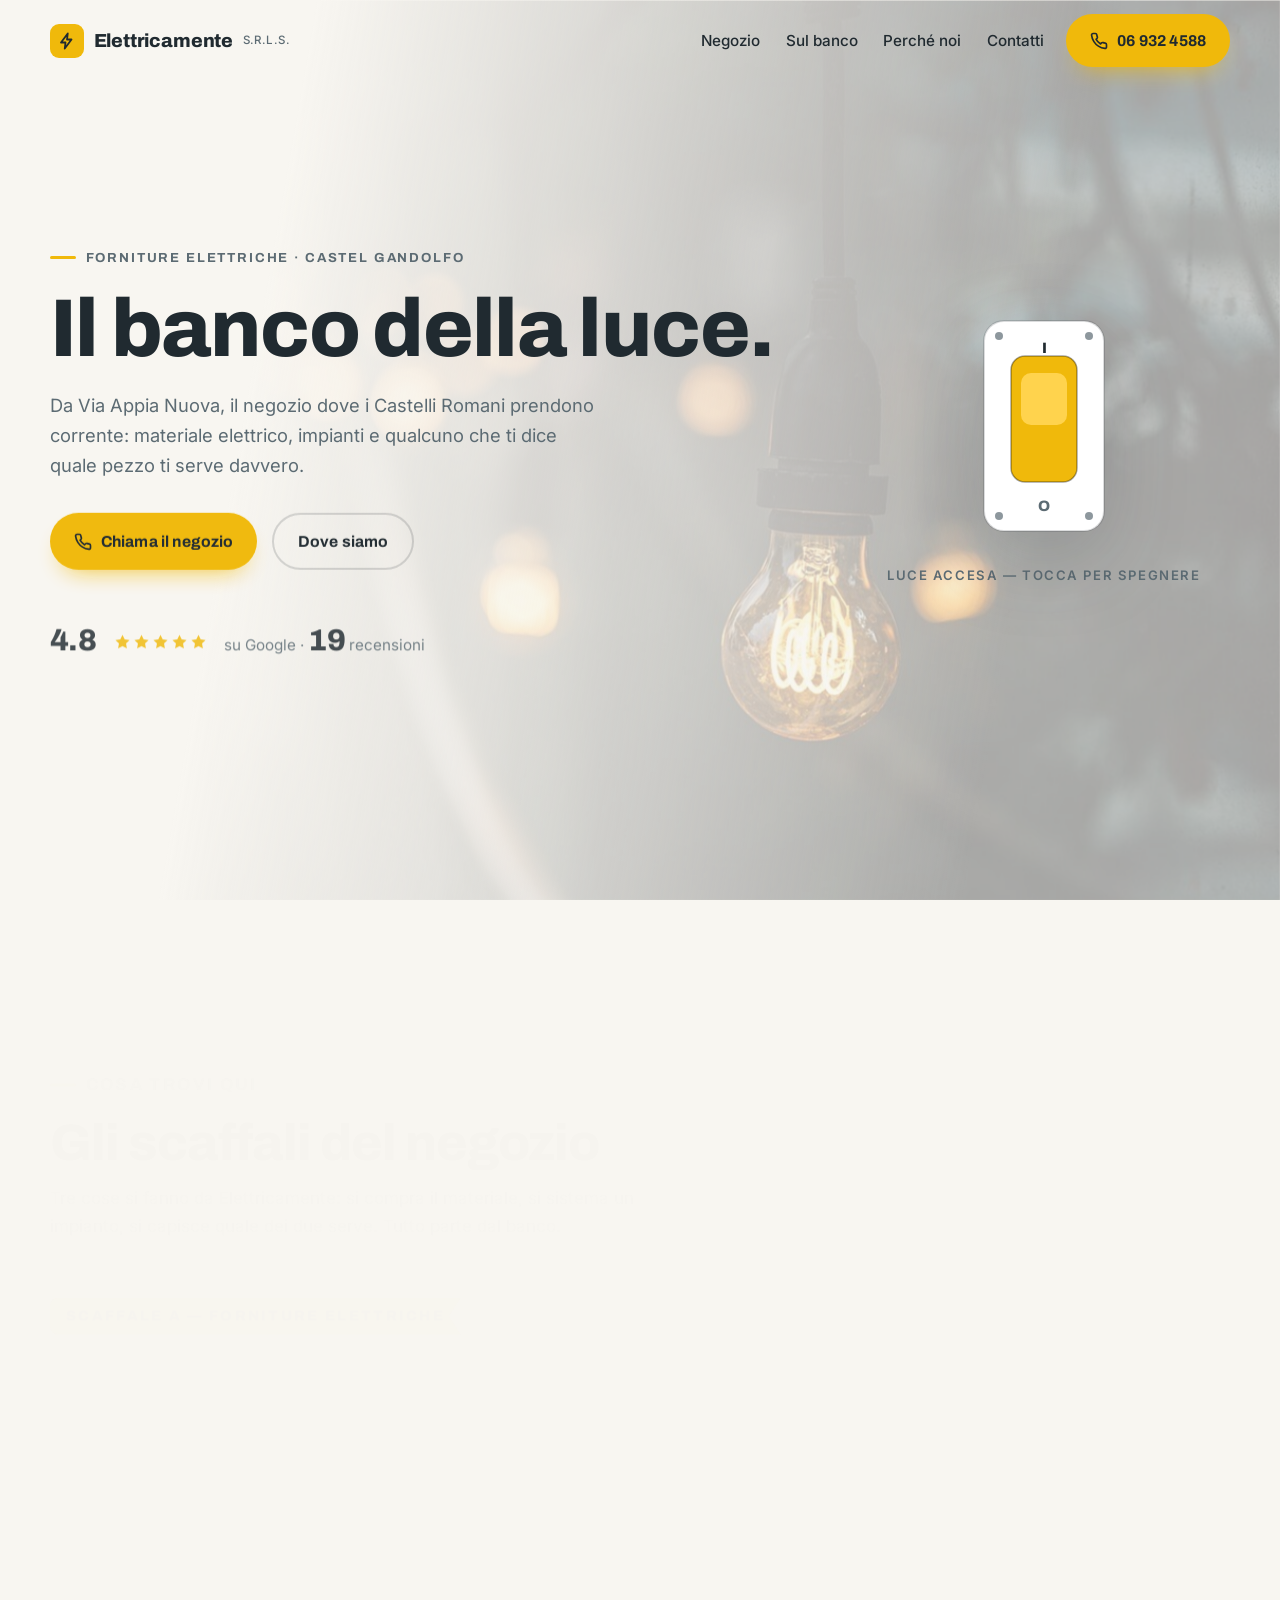
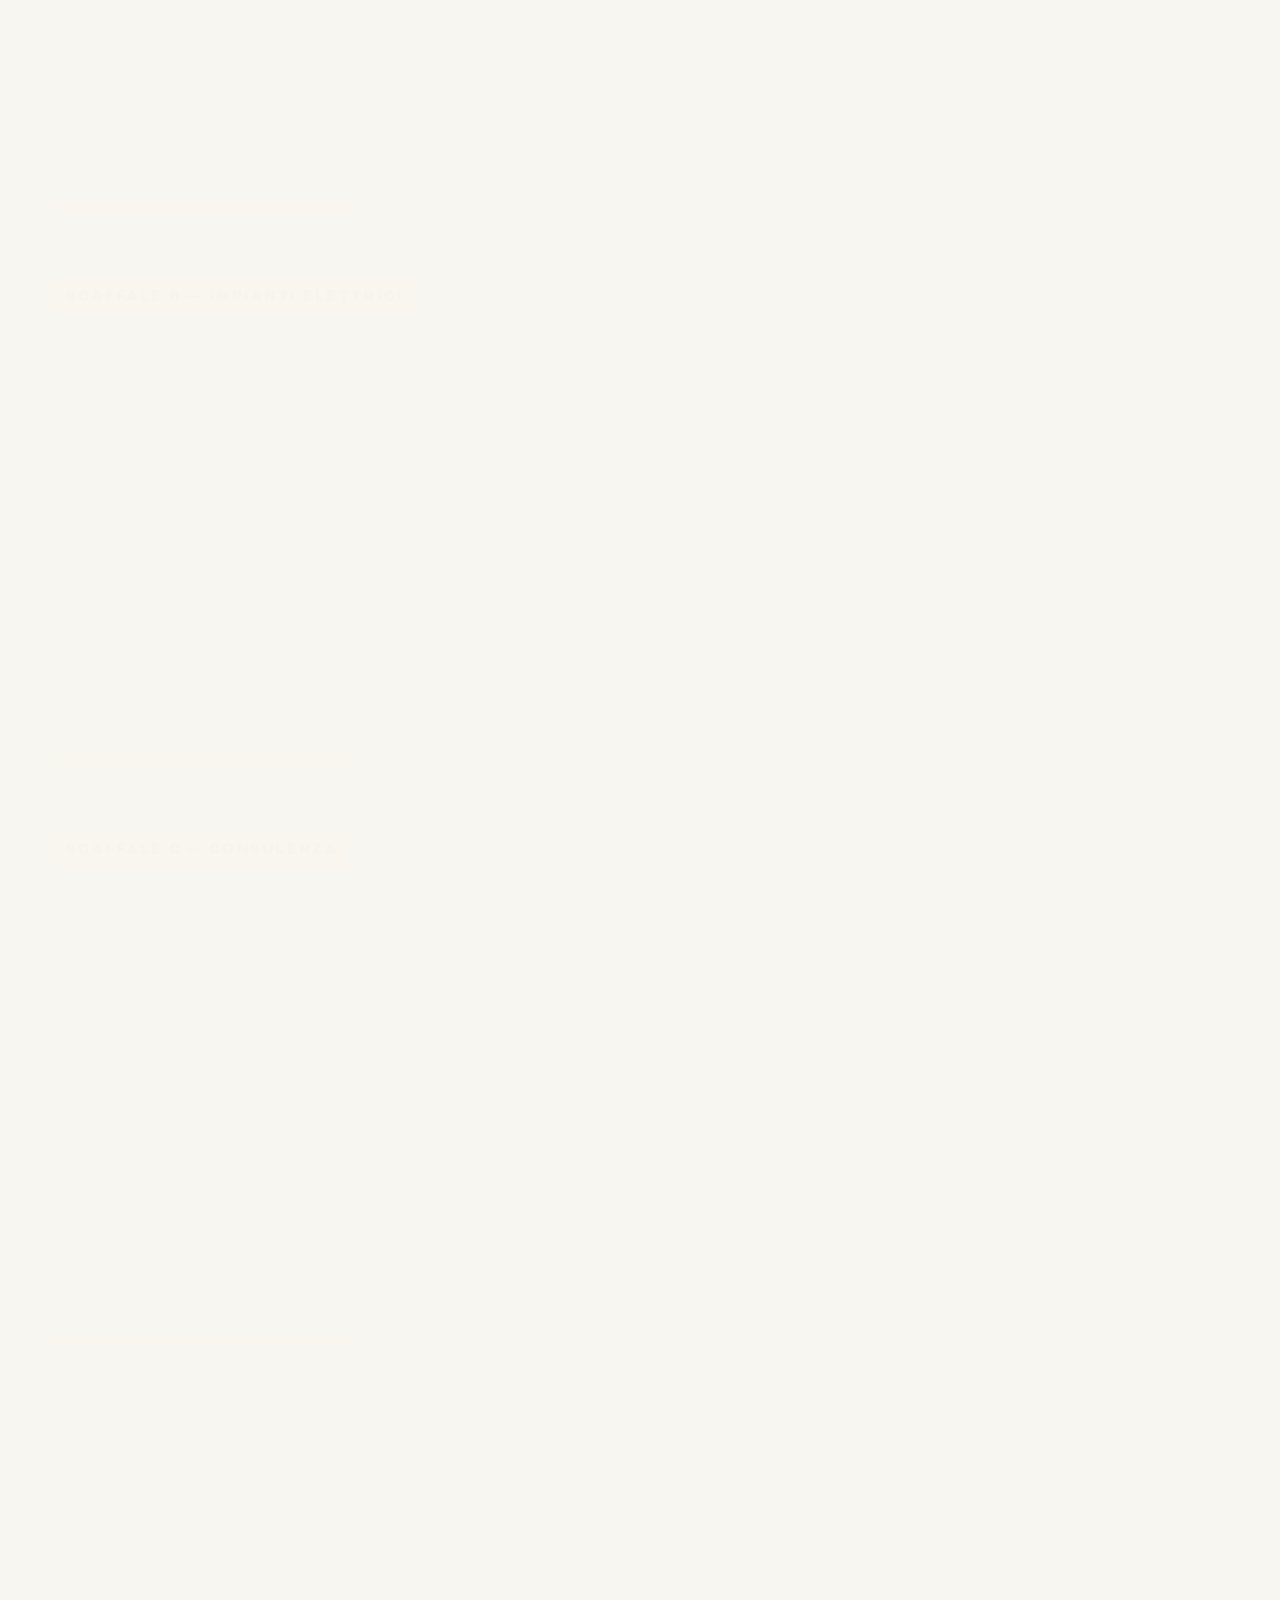
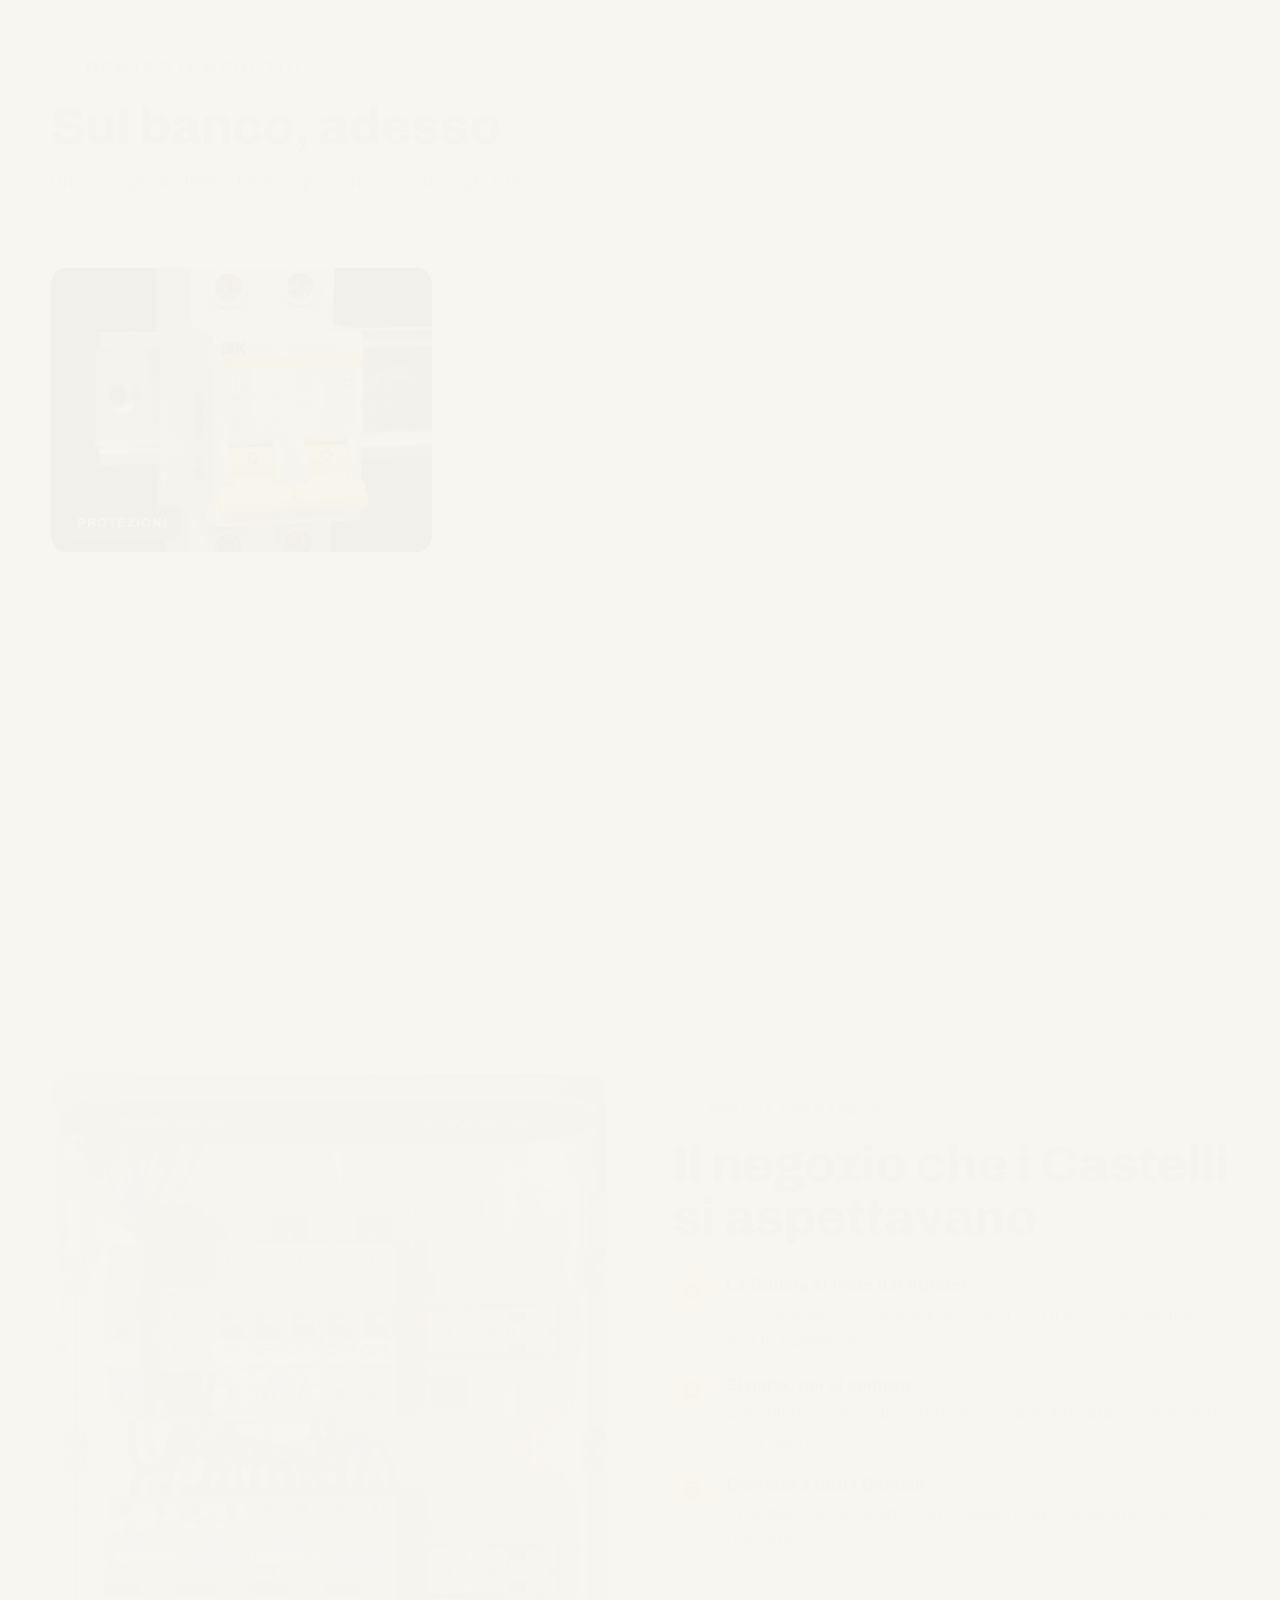
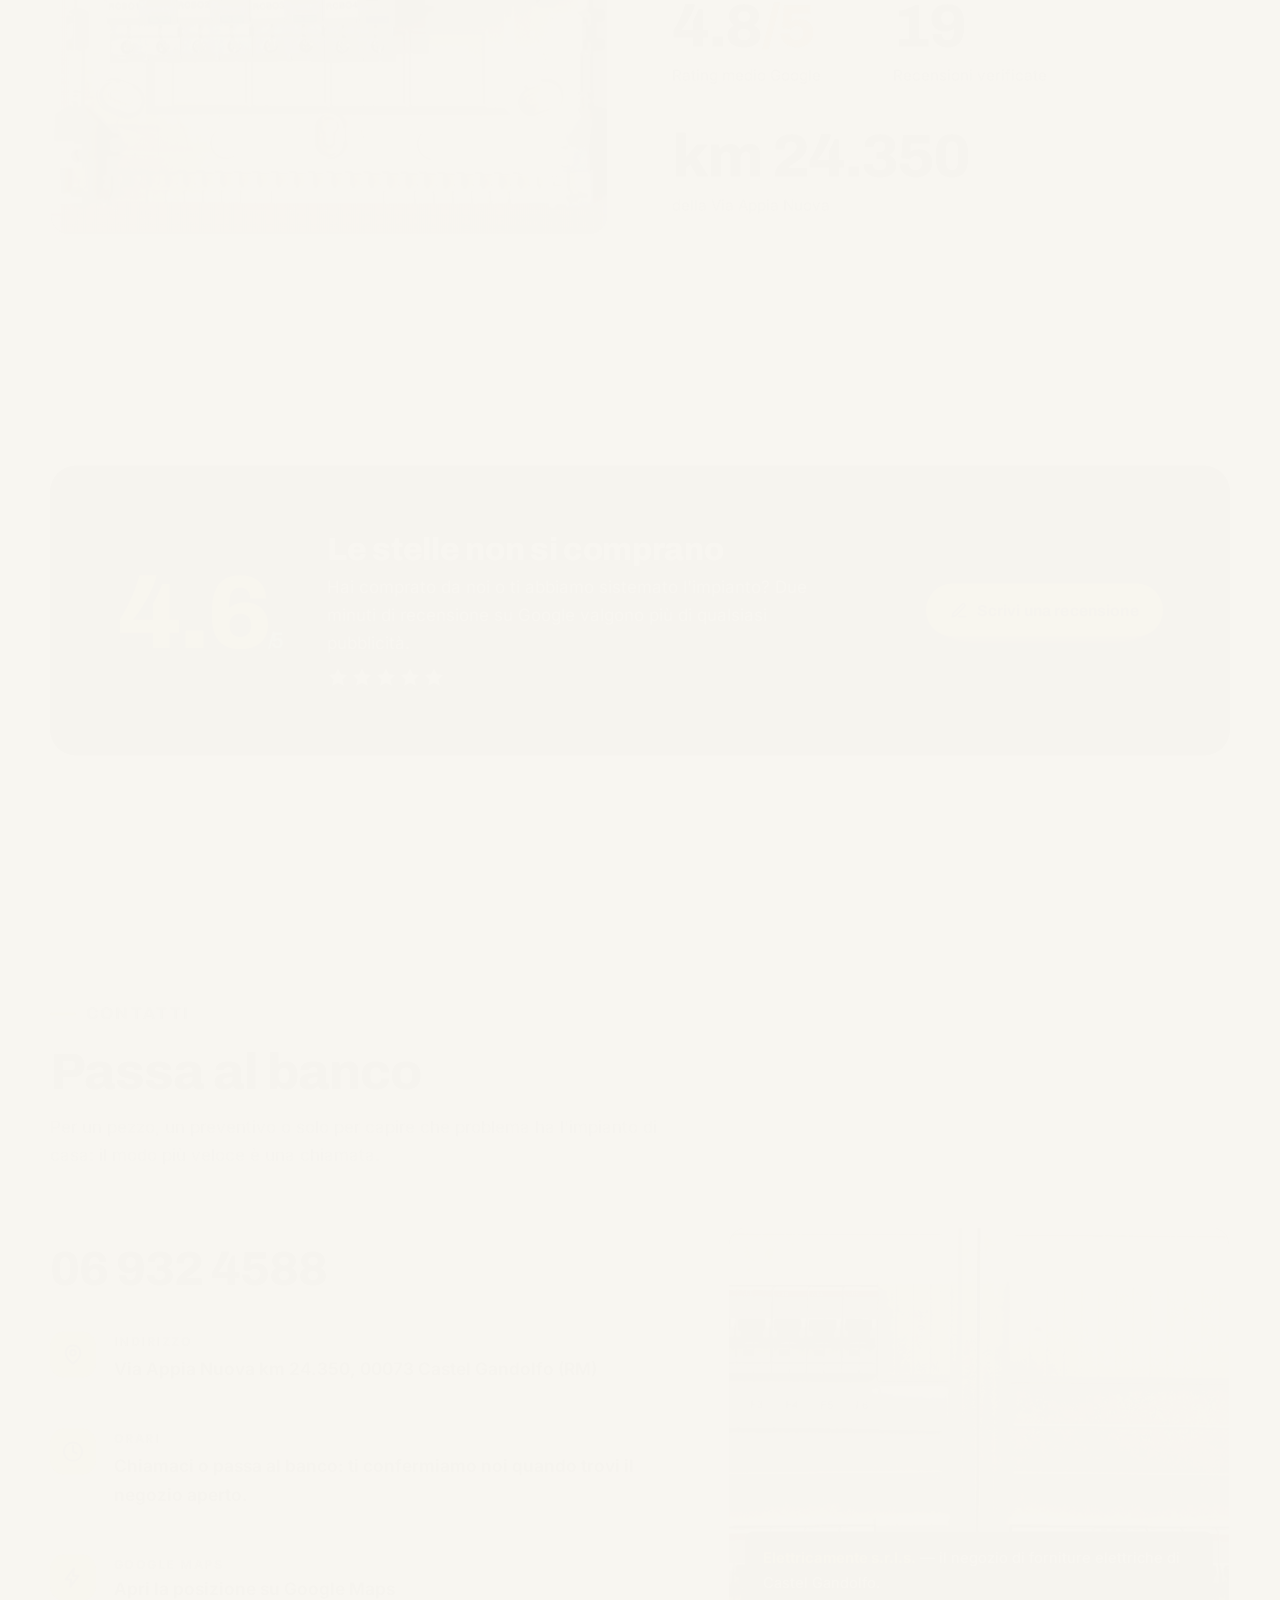
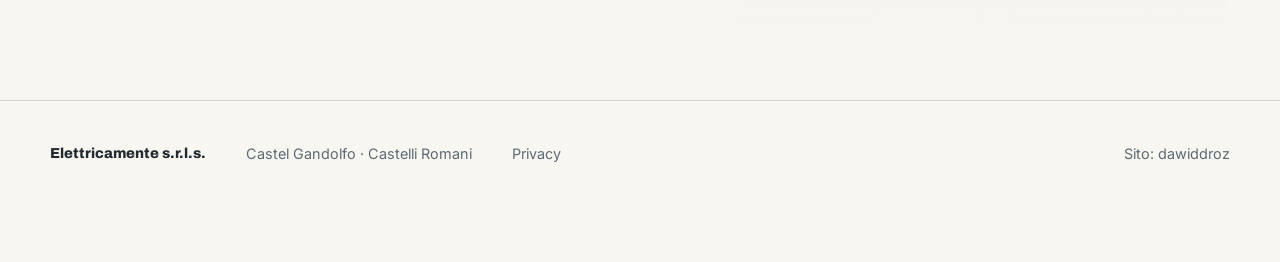
==== index.html @ 6c083dd6 "Sito demo Elettricamente — one-page premium (GSAP+Lenis, interruttore luce)" ====
<!DOCTYPE html>
<html lang="it" data-luce="off">
<head>
  <meta charset="UTF-8">
  <meta name="viewport" content="width=device-width, initial-scale=1.0">
  <title>Elettricamente s.r.l.s. — Forniture elettriche a Castel Gandolfo</title>
  <meta name="description" content="Negozio di forniture elettriche a Castel Gandolfo, Via Appia Nuova: materiale elettrico, impianti e consulenza al banco. 4.8 stelle su Google. Chiama il 06 932 4588.">
  <link rel="canonical" href="https://dawiddroz.github.io/elettricamente-castel-gandolfo/">
  <meta name="theme-color" content="#202A30">

  <meta property="og:type" content="business.business">
  <meta property="og:title" content="Elettricamente s.r.l.s. — Il banco della luce">
  <meta property="og:description" content="Forniture elettriche, impianti e consulenza a Castel Gandolfo. 4.8 stelle su 19 recensioni Google.">
  <meta property="og:url" content="https://dawiddroz.github.io/elettricamente-castel-gandolfo/">
  <meta property="og:image" content="https://dawiddroz.github.io/elettricamente-castel-gandolfo/img/negozio-fusibili.jpg">
  <meta property="og:locale" content="it_IT">
  <meta name="twitter:card" content="summary_large_image">

  <link rel="preload" href="fonts/archivo-latin-var.woff2" as="font" type="font/woff2" crossorigin>
  <link rel="preload" href="fonts/inter-latin-var.woff2" as="font" type="font/woff2" crossorigin>
  <link rel="stylesheet" href="fonts/fonts.css">
  <link rel="stylesheet" href="css/variables.css">
  <link rel="stylesheet" href="css/base.css">
  <link rel="stylesheet" href="css/components.css">

  <script type="application/ld+json">
  {
    "@context": "https://schema.org",
    "@type": "LocalBusiness",
    "name": "Elettricamente s.r.l.s.",
    "description": "Negozio di forniture elettriche a Castel Gandolfo: materiale elettrico, impianti elettrici e consulenza sul materiale.",
    "telephone": "+39 06 932 4588",
    "url": "https://dawiddroz.github.io/elettricamente-castel-gandolfo/",
    "image": "https://dawiddroz.github.io/elettricamente-castel-gandolfo/img/negozio-fusibili.jpg",
    "address": {
      "@type": "PostalAddress",
      "streetAddress": "Via Appia Nuova km 24.350",
      "addressLocality": "Castel Gandolfo",
      "postalCode": "00073",
      "addressRegion": "RM",
      "addressCountry": "IT"
    },
    "geo": { "@type": "GeoCoordinates", "latitude": 41.7428432, "longitude": 12.6429365 },
    "aggregateRating": { "@type": "AggregateRating", "ratingValue": "4.8", "reviewCount": "19" }
  }
  </script>

  <noscript>
    <style>
      [data-rv] { opacity: 1 !important; }
      #dim { display: none; }
      html[data-luce="off"] {
        --bg: #F8F6F1; --bg-alt: #EFECE2; --panel: #FFFFFF;
        --ink: #202A30; --muted: #5C6B73; --line: rgba(32,42,48,0.16);
        --shadow: rgba(32,42,48,0.18);
      }
      .hero-bg img { opacity: 0.34; }
    </style>
  </noscript>
</head>
<body id="top">

  <div id="dim" aria-hidden="true"></div>

  <!-- ================= NAVBAR ================= -->
  <header class="nav">
    <div class="container">
      <a class="brand" href="#top" aria-label="Elettricamente — torna su">
        <span class="bolt" aria-hidden="true">
          <svg width="18" height="18" viewBox="0 0 24 24" fill="none" stroke="currentColor" stroke-width="2.4" stroke-linecap="round" stroke-linejoin="round"><path d="M13 2 4 14h6l-1 8 9-12h-6l1-8z"/></svg>
        </span>
        Elettricamente <small>S.R.L.S.</small>
      </a>
      <nav class="nav-links" aria-label="Navigazione principale">
        <a href="#negozio">Negozio</a>
        <a href="#banco">Sul banco</a>
        <a href="#perche">Perché noi</a>
        <a href="#contatti">Contatti</a>
      </nav>
      <a class="btn btn-accent nav-cta" href="tel:+39069324588">
        <svg viewBox="0 0 24 24" fill="none" stroke="currentColor" stroke-width="2.2" stroke-linecap="round" stroke-linejoin="round" aria-hidden="true"><path d="M22 16.9v3a2 2 0 0 1-2.2 2 19.8 19.8 0 0 1-8.6-3.1 19.5 19.5 0 0 1-6-6A19.8 19.8 0 0 1 2.1 4.2 2 2 0 0 1 4.1 2h3a2 2 0 0 1 2 1.7c.13.96.36 1.9.7 2.8a2 2 0 0 1-.45 2.1L8.1 9.9a16 16 0 0 0 6 6l1.3-1.3a2 2 0 0 1 2.1-.45c.9.34 1.84.57 2.8.7A2 2 0 0 1 22 16.9z"/></svg>
        06 932 4588
      </a>
    </div>
  </header>

  <!-- ================= HERO ================= -->
  <section class="hero" aria-label="Presentazione">
    <div class="hero-bg" aria-hidden="true">
      <img src="img/hero-bulb.jpg" alt="" id="heroBulb" width="1280" height="852">
    </div>
    <div class="container hero-grid">
      <div>
        <p class="kicker" data-rv>Forniture elettriche · Castel Gandolfo</p>
        <h1 data-rv>Il banco della&nbsp;luce.</h1>
        <p class="hero-sub" data-rv>
          Da Via Appia Nuova, il negozio dove i Castelli Romani prendono corrente:
          materiale elettrico, impianti e qualcuno che ti dice quale pezzo ti serve davvero.
        </p>
        <div class="hero-cta" data-rv>
          <a class="btn btn-accent" href="tel:+39069324588">
            <svg viewBox="0 0 24 24" fill="none" stroke="currentColor" stroke-width="2.2" stroke-linecap="round" stroke-linejoin="round" aria-hidden="true"><path d="M22 16.9v3a2 2 0 0 1-2.2 2 19.8 19.8 0 0 1-8.6-3.1 19.5 19.5 0 0 1-6-6A19.8 19.8 0 0 1 2.1 4.2 2 2 0 0 1 4.1 2h3a2 2 0 0 1 2 1.7c.13.96.36 1.9.7 2.8a2 2 0 0 1-.45 2.1L8.1 9.9a16 16 0 0 0 6 6l1.3-1.3a2 2 0 0 1 2.1-.45c.9.34 1.84.57 2.8.7A2 2 0 0 1 22 16.9z"/></svg>
            Chiama il negozio
          </a>
          <a class="btn btn-ghost" href="#contatti">Dove siamo</a>
        </div>
        <p class="hero-rating" data-rv>
          <span class="num" id="ratingNum">0.0</span>
          <span class="stars" aria-label="4.8 stelle su 5">
            <svg viewBox="0 0 24 24" aria-hidden="true"><path d="M12 2l3.09 6.26L22 9.27l-5 4.87 1.18 6.88L12 17.77l-6.18 3.25L7 14.14 2 9.27l6.91-1.01L12 2z"/></svg>
            <svg viewBox="0 0 24 24" aria-hidden="true"><path d="M12 2l3.09 6.26L22 9.27l-5 4.87 1.18 6.88L12 17.77l-6.18 3.25L7 14.14 2 9.27l6.91-1.01L12 2z"/></svg>
            <svg viewBox="0 0 24 24" aria-hidden="true"><path d="M12 2l3.09 6.26L22 9.27l-5 4.87 1.18 6.88L12 17.77l-6.18 3.25L7 14.14 2 9.27l6.91-1.01L12 2z"/></svg>
            <svg viewBox="0 0 24 24" aria-hidden="true"><path d="M12 2l3.09 6.26L22 9.27l-5 4.87 1.18 6.88L12 17.77l-6.18 3.25L7 14.14 2 9.27l6.91-1.01L12 2z"/></svg>
            <svg viewBox="0 0 24 24" aria-hidden="true"><path d="M12 2l3.09 6.26L22 9.27l-5 4.87 1.18 6.88L12 17.77l-6.18 3.25L7 14.14 2 9.27l6.91-1.01L12 2z"/></svg>
          </span>
          <span>su Google · <span class="num" id="revNum">0</span> recensioni</span>
        </p>
      </div>

      <div class="switch-zone" data-rv>
        <button class="big-switch" id="bigSwitch" role="switch" aria-checked="false"
                aria-label="Interruttore: accendi o spegni la luce del sito">
          <svg width="150" height="230" viewBox="0 0 150 230" aria-hidden="true">
            <circle class="halo" cx="75" cy="115" r="54" fill="#F0B90B" opacity="0.35"/>
            <rect class="plate" x="15" y="10" width="120" height="210" rx="20" stroke-width="2"/>
            <circle class="screw" cx="30" cy="25" r="4"/>
            <circle class="screw" cx="120" cy="25" r="4"/>
            <circle class="screw" cx="30" cy="205" r="4"/>
            <circle class="screw" cx="120" cy="205" r="4"/>
            <text class="label-i" x="75" y="42" text-anchor="middle">I</text>
            <rect class="rocker" x="42" y="52" width="66" height="126" rx="14" stroke-width="1.5"/>
            <rect class="rocker-top" x="52" y="62" width="46" height="52" rx="10"/>
            <text class="label-o" x="75" y="200" text-anchor="middle">O</text>
          </svg>
        </button>
        <p class="switch-hint" id="switchHint">Tocca l'interruttore</p>
      </div>
    </div>
  </section>

  <!-- ================= NEGOZIO / SCAFFALI ================= -->
  <section id="negozio">
    <div class="container">
      <div class="section-head" data-rv>
        <p class="kicker">Cosa trovi qui</p>
        <h2>Gli scaffali del negozio</h2>
        <p>Tre cose si fanno da Elettricamente: si compra il materiale, si sistema un impianto,
           si capisce quale dei due serve. Tutto parte dal banco.</p>
      </div>

      <div class="shelf" data-rv>
        <p class="shelf-label">Scaffale A — Forniture elettriche</p>
        <div class="shelf-items" data-rv-group>
          <article class="shelf-card">
            <div class="ph"><img src="img/negozio-fusibili.jpg" alt="Espositori di quadri e interruttori nel negozio" loading="lazy" width="1600" height="832"></div>
            <div class="tx">
              <h3>Materiale elettrico</h3>
              <p>Interruttori, magnetotermici, prese, cavi e illuminazione: quello che serve
                 per chiudere il lavoro in giornata, senza girare mezza provincia.</p>
            </div>
          </article>
          <article class="shelf-card">
            <div class="ph"><img src="img/magnetotermico.jpg" alt="Magnetotermico su guida DIN" loading="lazy" width="1280" height="1370"></div>
            <div class="tx">
              <h3>Quadri e protezioni</h3>
              <p>Dal singolo magnetotermico al quadro completo: si sceglie in base all'impianto,
                 non al cartellino.</p>
            </div>
          </article>
          <article class="shelf-card">
            <div class="ph"><img src="img/bobina-cavo.jpg" alt="Bobina di cavo elettrico" loading="lazy" width="1280" height="1527"></div>
            <div class="tx">
              <h3>Cavi e bobine</h3>
              <p>Sezioni e colori giusti per ogni passaggio, tagliati sulla misura del tuo lavoro.</p>
            </div>
          </article>
        </div>
      </div>

      <div class="shelf" data-rv>
        <p class="shelf-label">Scaffale B — Impianti elettrici</p>
        <div class="shelf-items" data-rv-group>
          <article class="shelf-card">
            <div class="ph"><img src="img/quadro-hager.jpg" alt="Quadro elettrico con interruttori ordinati su guida" loading="lazy" width="1600" height="2185"></div>
            <div class="tx">
              <h3>Impianti per casa e attività</h3>
              <p>Impianti elettrici nuovi e ristrutturazioni: dal quadro al punto luce,
                 un lavoro che porta il nome del negozio dietro.</p>
            </div>
          </article>
          <article class="shelf-card">
            <div class="ph"><img src="img/cavi-in-opera.jpg" alt="Passaggio cavi in opera su travatura in legno" loading="lazy" width="1280" height="1707"></div>
            <div class="tx">
              <h3>Ampliamenti e variazioni</h3>
              <p>Punti luce in più, prese dove servono, linee nuove: si guarda l'impianto
                 esistente e si lavora puliti.</p>
            </div>
          </article>
          <article class="shelf-card">
            <div class="ph"><img src="img/kit-quadro.jpg" alt="Materiale predisposto per un quadro elettrico" loading="lazy" width="1280" height="926"></div>
            <div class="tx">
              <h3>Materiale su misura</h3>
              <p>Il quadro si prepara prima di arrivare in cantiere: si arriva, si collega, si accende.</p>
            </div>
          </article>
        </div>
      </div>

      <div class="shelf" data-rv>
        <p class="shelf-label">Scaffale C — Consulenza</p>
        <div class="shelf-items" data-rv-group>
          <article class="shelf-card">
            <div class="ph"><img src="img/multimetro.jpg" alt="Multimetro professionale in custodia" loading="lazy" width="1280" height="1707"></div>
            <div class="tx">
              <h3>Si guarda il pezzo vero</h3>
              <p>Porta il pezzo vecchio al banco: si misura, si confronta, si capisce cosa ti serve.</p>
            </div>
          </article>
          <article class="shelf-card">
            <div class="ph"><img src="img/presa-schuko.jpg" alt="Presa Schuko" loading="lazy" width="1280" height="1280"></div>
            <div class="tx">
              <h3>Quello giusto, non il più caro</h3>
              <p>La consulenza sul materiale è parte del negozio: si consiglia quello che dura,
                 non quello che frutta di più.</p>
            </div>
          </article>
          <article class="shelf-card">
            <div class="ph"><img src="img/cassetta-punte.jpg" alt="Cassetta di punte e utensili" loading="lazy" width="1280" height="895"></div>
            <div class="tx">
              <h3>Anche per il fai-da-te</h3>
              <p>Utensili, punte e piccoli pezzi: se il lavoro lo fai tu, ti spieghiamo come si fa bene.</p>
            </div>
          </article>
        </div>
      </div>
    </div>
  </section>

  <!-- ================= SUL BANCO ================= -->
  <section id="banco">
    <div class="container">
      <div class="section-head" data-rv>
        <p class="kicker">Dentro il negozio</p>
        <h2>Sul banco, adesso</h2>
        <p>Un assaggio di quello che trovi passando da Via Appia Nuova.</p>
      </div>
      <div class="banco-grid" data-rv-group>
        <figure class="banco-item">
          <img src="img/magnetotermico.jpg" alt="Magnetotermico su guida DIN" loading="lazy" width="1280" height="1370">
          <figcaption>Protezioni</figcaption>
        </figure>
        <figure class="banco-item">
          <img src="img/interruttori-ottone.jpg" alt="Interruttori in ottone" loading="lazy" width="1280" height="720">
          <figcaption>Commutazioni</figcaption>
        </figure>
        <figure class="banco-item">
          <img src="img/multimetro.jpg" alt="Multimetro professionale" loading="lazy" width="1280" height="1707">
          <figcaption>Misura</figcaption>
        </figure>
        <figure class="banco-item">
          <img src="img/led-strip.jpg" alt="Striscia LED accesa" loading="lazy" width="1280" height="235">
          <figcaption>LED</figcaption>
        </figure>
        <figure class="banco-item">
          <img src="img/presa-schuko.jpg" alt="Presa Schuko" loading="lazy" width="1280" height="1280">
          <figcaption>Prese</figcaption>
        </figure>
        <figure class="banco-item">
          <img src="img/cassetta-punte.jpg" alt="Cassetta di punte" loading="lazy" width="1280" height="895">
          <figcaption>Utensili</figcaption>
        </figure>
      </div>
    </div>
  </section>

  <!-- ================= PERCHÉ NOI ================= -->
  <section id="perche">
    <div class="container perche-grid">
      <div class="ph" data-rv>
        <img src="img/quadro-hager.jpg" alt="Quadro elettrico curato nei dettagli" loading="lazy" width="1600" height="2185">
      </div>
      <div data-rv>
        <p class="kicker">Perché fermarsi qui</p>
        <h2>Il negozio che i Castelli si aspettavano</h2>
        <ul>
          <li>
            <span class="ic" aria-hidden="true"><svg viewBox="0 0 24 24" fill="none" stroke="currentColor" stroke-width="2.2" stroke-linecap="round" stroke-linejoin="round"><path d="M12 2l3.09 6.26L22 9.27l-5 4.87 1.18 6.88L12 17.77l-6.18 3.25L7 14.14 2 9.27l6.91-1.01L12 2z"/></svg></span>
            <div>
              <strong>La fiducia si vede dai numeri</strong>
              4.8 stelle su 19 recensioni Google: i voti li lascia la clientela, non la pubblicità.
            </div>
          </li>
          <li>
            <span class="ic" aria-hidden="true"><svg viewBox="0 0 24 24" fill="none" stroke="currentColor" stroke-width="2.2" stroke-linecap="round" stroke-linejoin="round"><path d="M21 11.5a8.38 8.38 0 0 1-.9 3.8 8.5 8.5 0 0 1-7.6 4.7 8.38 8.38 0 0 1-3.8-.9L3 21l1.9-5.7a8.38 8.38 0 0 1-.9-3.8 8.5 8.5 0 0 1 4.7-7.6 8.38 8.38 0 0 1 3.8-.9h.5a8.48 8.48 0 0 1 8 8v.5z"/></svg></span>
            <div>
              <strong>Si parla, poi si compra</strong>
              Consulenza vera sul materiale: racconti il lavoro, ti viene detto cosa serve.
            </div>
          </li>
          <li>
            <span class="ic" aria-hidden="true"><svg viewBox="0 0 24 24" fill="none" stroke="currentColor" stroke-width="2.2" stroke-linecap="round" stroke-linejoin="round"><path d="M20 10c0 6-8 12-8 12s-8-6-8-12a8 8 0 0 1 16 0z"/><circle cx="12" cy="10" r="3"/></svg></span>
            <div>
              <strong>Comodo a tutti i Castelli</strong>
              In Appia Nuova, si arriva in cinque minuti da Albano, Ariccia e Genzano.
            </div>
          </li>
        </ul>
        <div class="numeri">
          <div class="numero">
            <p class="val"><span id="ratingNum2">0.0</span><em>/5</em></p>
            <p class="lab">Rating medio Google</p>
          </div>
          <div class="numero">
            <p class="val"><span id="revNum2">0</span></p>
            <p class="lab">Recensioni verificate</p>
          </div>
          <div class="numero">
            <p class="val">km <span id="kmNum">0</span>.350</p>
            <p class="lab">della Via Appia Nuova</p>
          </div>
        </div>
      </div>
    </div>
  </section>

  <!-- ================= RECENSIONI ================= -->
  <section id="recensioni">
    <div class="container">
      <div class="review-band" data-rv>
        <p class="big-score"><span id="ratingNum3">0.0</span><span class="of">/5</span></p>
        <div>
          <h3>Le stelle non si comprano</h3>
          <p>Hai comprato da noi o ti abbiamo sistemato l'impianto? Due minuti di recensione
             su Google valgono più di qualsiasi pubblicità.</p>
          <p class="stars" aria-label="4.8 stelle su 5">
            <svg viewBox="0 0 24 24" aria-hidden="true"><path d="M12 2l3.09 6.26L22 9.27l-5 4.87 1.18 6.88L12 17.77l-6.18 3.25L7 14.14 2 9.27l6.91-1.01L12 2z"/></svg>
            <svg viewBox="0 0 24 24" aria-hidden="true"><path d="M12 2l3.09 6.26L22 9.27l-5 4.87 1.18 6.88L12 17.77l-6.18 3.25L7 14.14 2 9.27l6.91-1.01L12 2z"/></svg>
            <svg viewBox="0 0 24 24" aria-hidden="true"><path d="M12 2l3.09 6.26L22 9.27l-5 4.87 1.18 6.88L12 17.77l-6.18 3.25L7 14.14 2 9.27l6.91-1.01L12 2z"/></svg>
            <svg viewBox="0 0 24 24" aria-hidden="true"><path d="M12 2l3.09 6.26L22 9.27l-5 4.87 1.18 6.88L12 17.77l-6.18 3.25L7 14.14 2 9.27l6.91-1.01L12 2z"/></svg>
            <svg viewBox="0 0 24 24" aria-hidden="true"><path d="M12 2l3.09 6.26L22 9.27l-5 4.87 1.18 6.88L12 17.77l-6.18 3.25L7 14.14 2 9.27l6.91-1.01L12 2z"/></svg>
          </p>
        </div>
        <a class="btn btn-accent" href="https://www.google.com/maps/search/?api=1&amp;query=Elettricamente+s.r.l.s.+Castel+Gandolfo" target="_blank" rel="noopener">
          <svg viewBox="0 0 24 24" fill="none" stroke="currentColor" stroke-width="2.2" stroke-linecap="round" stroke-linejoin="round" aria-hidden="true"><path d="M12 20h9"/><path d="M16.5 3.5a2.12 2.12 0 0 1 3 3L7 19l-4 1 1-4L16.5 3.5z"/></svg>
          Scrivi una recensione
        </a>
      </div>
    </div>
  </section>

  <!-- ================= CONTATTI ================= -->
  <section id="contatti">
    <div class="container">
      <div class="section-head" data-rv>
        <p class="kicker">Contatti</p>
        <h2>Passa al banco</h2>
        <p>Per un pezzo, un preventivo o solo per capire che problema ha l'impianto di casa:
           il modo più veloce è una chiamata.</p>
      </div>
      <div class="contatti-grid">
        <div data-rv>
          <a class="tel-gigante" href="tel:+39069324588">06 932 4588</a>
          <div class="contatto-row">
            <span class="ic" aria-hidden="true"><svg viewBox="0 0 24 24" fill="none" stroke="currentColor" stroke-width="2.2" stroke-linecap="round" stroke-linejoin="round"><path d="M20 10c0 6-8 12-8 12s-8-6-8-12a8 8 0 0 1 16 0z"/><circle cx="12" cy="10" r="3"/></svg></span>
            <div>
              <p class="lab">Indirizzo</p>
              <p class="val">Via Appia Nuova km 24.350, 00073 Castel Gandolfo (RM)</p>
            </div>
          </div>
          <div class="contatto-row">
            <span class="ic" aria-hidden="true"><svg viewBox="0 0 24 24" fill="none" stroke="currentColor" stroke-width="2.2" stroke-linecap="round" stroke-linejoin="round"><circle cx="12" cy="12" r="10"/><path d="M12 6v6l4 2"/></svg></span>
            <div>
              <p class="lab">Orari</p>
              <p class="val">Chiamaci o passa al banco: ti confermiamo noi quando trovi il negozio aperto.</p>
            </div>
          </div>
          <div class="contatto-row" style="border-bottom: 0;">
            <span class="ic" aria-hidden="true"><svg viewBox="0 0 24 24" fill="none" stroke="currentColor" stroke-width="2.2" stroke-linecap="round" stroke-linejoin="round"><path d="M13 2 4 14h6l-1 8 9-12h-6l1-8z"/></svg></span>
            <div>
              <p class="lab">Google Maps</p>
              <a class="val" href="https://www.google.com/maps/search/?api=1&amp;query=Elettricamente+s.r.l.s.+Castel+Gandolfo" target="_blank" rel="noopener">Apri la posizione su Google Maps</a>
            </div>
          </div>
        </div>
        <div class="contatti-card" data-rv>
          <img src="img/negozio-fusibili.jpg" alt="Interno del negozio con espositori di materiale elettrico" loading="lazy" width="1600" height="832">
          <p class="tag"><strong>Elettricamente s.r.l.s.</strong> — il negozio di forniture elettriche di Castel Gandolfo.</p>
        </div>
      </div>
    </div>
  </section>

  <!-- ================= FOOTER ================= -->
  <footer>
    <div class="container">
      <span class="foot-brand">Elettricamente s.r.l.s.</span>
      <span>Castel Gandolfo · Castelli Romani</span>
      <a href="privacy.html">Privacy</a>
      <span class="credits">Sito: <a href="https://github.com/dawiddroz" target="_blank" rel="noopener">dawiddroz</a></span>
    </div>
  </footer>

  <!-- ================= STICKY CTA ================= -->
  <a class="sticky-cta" id="stickyCta" href="tel:+39069324588">
    <svg viewBox="0 0 24 24" fill="none" stroke="currentColor" stroke-width="2.2" stroke-linecap="round" stroke-linejoin="round" aria-hidden="true"><path d="M22 16.9v3a2 2 0 0 1-2.2 2 19.8 19.8 0 0 1-8.6-3.1 19.5 19.5 0 0 1-6-6A19.8 19.8 0 0 1 2.1 4.2 2 2 0 0 1 4.1 2h3a2 2 0 0 1 2 1.7c.13.96.36 1.9.7 2.8a2 2 0 0 1-.45 2.1L8.1 9.9a16 16 0 0 0 6 6l1.3-1.3a2 2 0 0 1 2.1-.45c.9.34 1.84.57 2.8.7A2 2 0 0 1 22 16.9z"/></svg>
    Chiama ora
  </a>

  <script src="js/vendor/gsap.min.js"></script>
  <script src="js/vendor/ScrollTrigger.min.js"></script>
  <script src="js/vendor/lenis.min.js"></script>
  <script src="js/animations.js"></script>
  <script src="js/main.js"></script>
</body>
</html>
---- fonts/fonts.css ----
/* Elettricamente — font self-hosted (variabili, subset latin) */
@font-face {
  font-family: 'Archivo';
  font-style: normal;
  font-weight: 100 900;
  font-display: swap;
  src: url('archivo-latin-var.woff2') format('woff2');
}
@font-face {
  font-family: 'Inter';
  font-style: normal;
  font-weight: 100 900;
  font-display: swap;
  src: url('inter-latin-var.woff2') format('woff2');
}
---- css/variables.css ----
/* ============================================================
   Elettricamente s.r.l.s. — variabili di design
   Concept "Il banco della luce": giallo segnale su antracite
   blu e avorio. Tema governato da html[data-luce="on"|"off"].
   ============================================================ */

:root {
  /* palette fissa */
  --giallo:    #F0B90B;
  --antracite: #202A30;
  --avorio:    #F8F6F1;
  --tecnico:   #5C6B73;

  /* tema (default: luce SPENTA — si accende al load) */
  --bg:      #1B2329;
  --bg-alt:  #202A30;
  --panel:   #26333B;
  --ink:     #F8F6F1;
  --muted:   #A9B8BF;
  --line:    rgba(248, 246, 241, 0.14);
  --shadow:  rgba(0, 0, 0, 0.45);

  /* accenti validi su entrambi i temi */
  --accent:      var(--giallo);
  --accent-ink:  var(--antracite); /* testo su giallo: sempre antracite */
}

html[data-luce="on"] {
  --bg:      var(--avorio);
  --bg-alt:  #EFECE2;
  --panel:   #FFFFFF;
  --ink:     var(--antracite);
  --muted:   var(--tecnico);
  --line:    rgba(32, 42, 48, 0.16);
  --shadow:  rgba(32, 42, 48, 0.18);
}

:root {
  --font-display: 'Archivo', 'Arial Black', sans-serif;
  --font-body: 'Inter', 'Segoe UI', sans-serif;

  --w-container: 1180px;
  --r-card: 18px;
  --r-tag: 8px;
  --dur-theme: 0.9s;
  --ease-out: cubic-bezier(0.22, 1, 0.36, 1);
}
---- css/base.css ----
/* ============================================================
   Elettricamente — base: reset, tipografia, sezioni
   ============================================================ */

*, *::before, *::after { box-sizing: border-box; margin: 0; padding: 0; }

html { scroll-behavior: auto; } /* lo scroll lo guida Lenis */

body {
  font-family: var(--font-body);
  font-size: 17px;
  line-height: 1.65;
  color: var(--ink);
  background: var(--bg);
  transition: background-color var(--dur-theme) var(--ease-out),
              color var(--dur-theme) var(--ease-out);
  -webkit-font-smoothing: antialiased;
  overflow-x: hidden;
}

img { display: block; max-width: 100%; height: auto; }
a { color: inherit; text-decoration: none; }
ul { list-style: none; }
button { font: inherit; border: 0; background: none; cursor: pointer; color: inherit; }

h1, h2, h3, .display {
  font-family: var(--font-display);
  font-weight: 800;
  line-height: 1.04;
  letter-spacing: -0.02em;
  text-wrap: balance;
}

h1 { font-size: clamp(2.7rem, 6.4vw, 5.2rem); }
h2 { font-size: clamp(2rem, 4.2vw, 3.2rem); }
h3 { font-size: clamp(1.25rem, 2.2vw, 1.55rem); letter-spacing: -0.01em; }

.container {
  width: min(var(--w-container), calc(100% - 2.5rem));
  margin-inline: auto;
}

section { position: relative; padding: clamp(4.5rem, 9vw, 8rem) 0; }

.kicker {
  display: inline-flex;
  align-items: center;
  gap: 0.6rem;
  font-family: var(--font-display);
  font-weight: 700;
  font-size: 0.82rem;
  letter-spacing: 0.14em;
  text-transform: uppercase;
  color: var(--muted);
  margin-bottom: 1.1rem;
}
.kicker::before {
  content: "";
  width: 26px; height: 3px;
  background: var(--accent);
  border-radius: 2px;
}

.section-head { max-width: 640px; margin-bottom: clamp(2.2rem, 5vw, 3.6rem); }
.section-head p { color: var(--muted); margin-top: 0.9rem; font-size: 1.06rem; }

/* elementi rivelati via JS: nascosti finché GSAP non li anima.
   Fallback: <noscript> + safety-net a 4000ms in main.js */
[data-rv] { opacity: 0; will-change: transform, opacity; }

::selection { background: var(--giallo); color: var(--antracite); }

:focus-visible { outline: 3px solid var(--giallo); outline-offset: 3px; border-radius: 4px; }
---- css/components.css ----
/* ============================================================
   Elettricamente — componenti
   ============================================================ */

/* ---------- overlay buio (flicker di accensione) ---------- */
#dim {
  position: fixed; inset: 0; z-index: 90;
  background: #10161a;
  opacity: 0.88;
  pointer-events: none;
}

/* ---------- navbar ---------- */
.nav {
  position: fixed; top: 0; left: 0; right: 0; z-index: 60;
  transition: background-color 0.45s ease, box-shadow 0.45s ease,
              backdrop-filter 0.45s ease, border-color 0.45s ease;
  border-bottom: 1px solid transparent;
}
.nav .container {
  display: flex; align-items: center; gap: 1.4rem;
  padding-block: 0.9rem;
}
body.nav-solid .nav {
  background: color-mix(in srgb, var(--bg) 82%, transparent);
  backdrop-filter: blur(14px);
  -webkit-backdrop-filter: blur(14px);
  border-bottom-color: var(--line);
  box-shadow: 0 10px 30px -18px var(--shadow);
}

.brand {
  display: inline-flex; align-items: center; gap: 0.6rem;
  font-family: var(--font-display); font-weight: 800;
  font-size: 1.18rem; letter-spacing: -0.01em;
}
.brand .bolt {
  width: 34px; height: 34px; flex: none;
  display: grid; place-items: center;
  background: var(--accent); color: var(--accent-ink);
  border-radius: 9px;
  transition: transform 0.4s var(--ease-out);
}
.brand:hover .bolt { transform: rotate(-12deg) scale(1.06); }
.brand small {
  font-family: var(--font-body); font-weight: 500;
  color: var(--muted); font-size: 0.72rem; letter-spacing: 0.08em;
}

.nav-links {
  display: flex; gap: 1.6rem; margin-left: auto;
  font-weight: 500; font-size: 0.95rem;
}
.nav-links a {
  position: relative; padding-block: 0.2rem; color: var(--ink);
}
.nav-links a::after {
  content: ""; position: absolute; left: 0; bottom: -2px;
  width: 100%; height: 2px; background: var(--accent);
  transform: scaleX(0); transform-origin: right;
  transition: transform 0.35s var(--ease-out);
}
.nav-links a:hover::after { transform: scaleX(1); transform-origin: left; }

.nav-cta { white-space: nowrap; }

@media (max-width: 860px) { .nav-links { display: none; } }
@media (max-width: 640px) {
  .brand { font-size: 1.02rem; }
  .brand small { display: none; }
  .nav-cta { font-size: 0.85rem; padding: 0.65rem 1rem; }
  .nav .container { gap: 0.8rem; }
}

/* ---------- bottoni ---------- */
.btn {
  display: inline-flex; align-items: center; gap: 0.55rem;
  font-family: var(--font-display); font-weight: 700;
  font-size: 0.98rem; letter-spacing: 0.01em;
  padding: 0.85rem 1.5rem; border-radius: 999px;
  transition: transform 0.3s var(--ease-out), box-shadow 0.3s var(--ease-out),
              background-color 0.3s ease, color 0.3s ease;
}
.btn svg { width: 18px; height: 18px; flex: none; }
.btn-accent { background: var(--accent); color: var(--accent-ink); box-shadow: 0 12px 26px -14px var(--giallo); }
.btn-accent:hover { transform: translateY(-3px); box-shadow: 0 20px 34px -14px var(--giallo); }
.btn-ghost { border: 2px solid var(--line); color: var(--ink); }
.btn-ghost:hover { transform: translateY(-3px); border-color: var(--accent); box-shadow: 0 14px 28px -18px var(--shadow); }
.btn:active { transform: translateY(-1px) scale(0.99); }

/* ---------- hero ---------- */
.hero {
  min-height: 100svh;
  display: flex; align-items: center;
  padding-top: 7rem; overflow: hidden;
}
.hero-bg {
  position: absolute; inset: 0; z-index: -2; overflow: hidden;
}
.hero-bg img {
  width: 100%; height: 100%; object-fit: cover; object-position: 70% 40%;
  opacity: 0.5;
  transition: opacity var(--dur-theme) ease, filter var(--dur-theme) ease;
  will-change: transform;
}
html[data-luce="on"] .hero-bg img { opacity: 0.34; filter: saturate(1.05); }
.hero-bg::after {
  content: ""; position: absolute; inset: 0;
  background: linear-gradient(100deg, var(--bg) 22%, transparent 78%);
  transition: background var(--dur-theme) ease;
}

.hero-grid {
  display: grid; grid-template-columns: 1.35fr 0.65fr;
  align-items: center; gap: 2rem;
}
.hero-sub { color: var(--muted); font-size: 1.14rem; max-width: 34rem; margin-top: 1.2rem; }
.hero-cta { display: flex; flex-wrap: wrap; gap: 0.9rem; margin-top: 2rem; }

.hero-rating {
  display: flex; align-items: baseline; flex-wrap: wrap; gap: 0.5rem 1.1rem;
  margin-top: 2.4rem; color: var(--muted); font-size: 0.95rem;
}
.hero-rating .num {
  font-family: var(--font-display); font-weight: 800; font-size: 1.9rem;
  color: var(--ink); letter-spacing: -0.02em;
}
.stars { display: inline-flex; gap: 2px; color: var(--giallo); vertical-align: middle; }
.stars svg { width: 17px; height: 17px; fill: currentColor; }

/* ---------- interruttore firma ---------- */
.switch-zone {
  justify-self: center; text-align: center;
}
.switch-hint {
  margin-top: 1rem; font-size: 0.82rem; letter-spacing: 0.12em;
  text-transform: uppercase; color: var(--muted);
  font-weight: 600;
  animation: hintPulse 2.6s ease-in-out infinite;
}
@keyframes hintPulse {
  0%, 100% { opacity: 0.55; }
  50% { opacity: 1; }
}
.big-switch { display: inline-block; filter: drop-shadow(0 24px 40px var(--shadow)); }
.big-switch .plate { fill: var(--panel); stroke: var(--line); transition: fill var(--dur-theme) ease, stroke var(--dur-theme) ease; }
.big-switch .screw { fill: var(--tecnico); opacity: 0.7; }
.big-switch .rocker {
  fill: #2E3B44; stroke: rgba(0,0,0,0.35);
  transition: transform 0.45s var(--ease-out), fill 0.45s ease;
  transform: translateY(7px);
}
.big-switch .rocker-top { fill: #3A4A54; transition: fill 0.45s ease; }
.big-switch .label-i, .big-switch .label-o {
  font-family: var(--font-display); font-weight: 800; font-size: 15px;
  fill: var(--muted); transition: fill 0.45s ease;
}
.big-switch .halo { opacity: 0; transition: opacity 0.6s ease; }
html[data-luce="on"] .big-switch .rocker { transform: translateY(-7px); fill: var(--giallo); }
html[data-luce="on"] .big-switch .rocker-top { fill: #FFD34D; }
html[data-luce="on"] .big-switch .label-i { fill: var(--ink); }
html[data-luce="on"] .big-switch .halo { opacity: 1; }
.big-switch:hover .rocker { transform: translateY(4px); }
html[data-luce="on"] .big-switch:hover .rocker { transform: translateY(-4px); }
.big-switch:focus-visible { outline: none; }
.big-switch:focus-visible .plate { stroke: var(--giallo); stroke-width: 3; }

@media (max-width: 860px) {
  .hero-grid { grid-template-columns: 1fr; }
  .switch-zone { justify-self: start; }
  .big-switch svg { width: 110px; height: auto; }
}

/* ---------- scaffali (griglia servizi) ---------- */
.shelf { margin-bottom: clamp(2.6rem, 5vw, 4rem); }
.shelf-label {
  display: inline-flex; align-items: center; gap: 0.7rem;
  font-family: var(--font-display); font-weight: 800;
  font-size: 0.9rem; letter-spacing: 0.16em; text-transform: uppercase;
  color: var(--accent-ink); background: var(--accent);
  padding: 0.42rem 1rem; border-radius: var(--r-tag);
  margin-bottom: 1.3rem;
  clip-path: polygon(0 0, 100% 0, calc(100% - 12px) 50%, 100% 100%, 0 100%);
  border-top-right-radius: 0; border-bottom-right-radius: 0;
}
.shelf-items {
  display: grid; grid-template-columns: repeat(3, 1fr); gap: 1.4rem;
  padding-bottom: 1.5rem;
  border-bottom: 10px solid var(--antracite);
  border-image: linear-gradient(90deg, var(--giallo) 0 26%, var(--antracite) 26% 100%) 1;
}
html[data-luce="on"] .shelf-items { border-image: linear-gradient(90deg, var(--giallo) 0 26%, #D8D3C6 26% 100%) 1; }

.shelf-card {
  background: var(--panel);
  border: 1px solid var(--line);
  border-radius: var(--r-card);
  overflow: hidden;
  transition: transform 0.45s var(--ease-out), box-shadow 0.45s var(--ease-out),
              background-color var(--dur-theme) ease, border-color var(--dur-theme) ease;
  display: flex; flex-direction: column;
}
.shelf-card:hover {
  transform: translateY(-8px);
  box-shadow: 0 30px 50px -28px var(--shadow);
}
.shelf-card .ph { overflow: hidden; aspect-ratio: 16 / 10; }
.shelf-card .ph img {
  width: 100%; height: 100%; object-fit: cover;
  transition: transform 0.8s var(--ease-out);
}
.shelf-card:hover .ph img { transform: scale(1.07); }
.shelf-card .tx { padding: 1.4rem 1.5rem 1.6rem; }
.shelf-card .tx p { color: var(--muted); margin-top: 0.55rem; font-size: 0.98rem; }

@media (max-width: 980px) { .shelf-items { grid-template-columns: 1fr; } }

/* ---------- vetrina "sul banco" ---------- */
.banco-grid {
  display: grid; grid-template-columns: repeat(6, 1fr);
  gap: 1rem;
}
.banco-item {
  grid-column: span 2;
  position: relative; border-radius: var(--r-card); overflow: hidden;
  aspect-ratio: 4 / 3;
  border: 1px solid var(--line);
}
.banco-item:nth-child(n+4) { grid-column: span 2; }
.banco-item img {
  width: 100%; height: 100%; object-fit: cover;
  transition: transform 0.8s var(--ease-out), filter 0.5s ease;
}
.banco-item:hover img { transform: scale(1.08); filter: brightness(1.06); }
.banco-item figcaption {
  position: absolute; left: 0.8rem; bottom: 0.8rem;
  background: color-mix(in srgb, var(--antracite) 85%, transparent);
  color: var(--avorio);
  font-family: var(--font-display); font-weight: 700; font-size: 0.8rem;
  letter-spacing: 0.08em; text-transform: uppercase;
  padding: 0.4rem 0.8rem; border-radius: var(--r-tag);
}
@media (max-width: 860px) {
  .banco-grid { grid-template-columns: 1fr 1fr; }
  .banco-item { grid-column: span 1 !important; }
}

/* ---------- perché noi / numeri ---------- */
.numeri {
  display: flex; flex-wrap: wrap; gap: 2.4rem 4.5rem;
  margin-top: 2.6rem;
}
.numero .val {
  font-family: var(--font-display); font-weight: 800;
  font-size: clamp(2.6rem, 5vw, 3.8rem); letter-spacing: -0.03em;
  color: var(--ink); line-height: 1;
}
.numero .val em { font-style: normal; color: var(--accent); }
html[data-luce="on"] .numero .val em { color: #C89300; }
.numero .lab { color: var(--muted); margin-top: 0.35rem; font-size: 0.95rem; }

.perche-grid {
  display: grid; grid-template-columns: 1fr 1fr; gap: clamp(2rem, 5vw, 4rem);
  align-items: center;
}
.perche-grid .ph { border-radius: var(--r-card); overflow: hidden; border: 1px solid var(--line); }
.perche-grid ul { margin-top: 1.6rem; display: grid; gap: 1rem; }
.perche-grid li {
  display: flex; gap: 0.9rem; align-items: flex-start;
  color: var(--muted);
}
.perche-grid li strong { color: var(--ink); display: block; }
.perche-grid li .ic {
  flex: none; width: 40px; height: 40px; border-radius: 12px;
  display: grid; place-items: center;
  background: var(--accent); color: var(--accent-ink);
}
.perche-grid li .ic svg { width: 20px; height: 20px; }
@media (max-width: 900px) { .perche-grid { grid-template-columns: 1fr; } }

/* ---------- recensioni ---------- */
.review-band {
  background: var(--antracite); color: var(--avorio);
  border-radius: 26px;
  padding: clamp(2.4rem, 6vw, 4.2rem);
  display: grid; grid-template-columns: auto 1fr auto;
  align-items: center; gap: clamp(1.5rem, 4vw, 3rem);
  box-shadow: 0 40px 80px -50px var(--shadow);
}
.review-band .big-score {
  font-family: var(--font-display); font-weight: 800;
  font-size: clamp(4rem, 9vw, 6.5rem); line-height: 1;
  color: var(--giallo); letter-spacing: -0.04em;
}
.review-band .of { color: #A9B8BF; font-size: 1.4rem; font-weight: 600; }
.review-band h3 { color: var(--avorio); font-size: clamp(1.4rem, 2.6vw, 2rem); }
.review-band p { color: #C7CFD3; margin-top: 0.4rem; max-width: 30rem; }
.review-band .stars { margin-top: 0.6rem; }
.review-band .stars svg { width: 22px; height: 22px; }
@media (max-width: 900px) {
  .review-band { grid-template-columns: 1fr; text-align: left; }
}

/* ---------- contatti ---------- */
.contatti-grid {
  display: grid; grid-template-columns: 1.1fr 0.9fr; gap: clamp(2rem, 5vw, 4rem);
}
.contatto-row {
  display: flex; gap: 1.1rem; align-items: flex-start;
  padding: 1.4rem 0; border-bottom: 1px solid var(--line);
}
.contatto-row .ic {
  flex: none; width: 46px; height: 46px; border-radius: 14px;
  background: var(--accent); color: var(--accent-ink);
  display: grid; place-items: center;
}
.contatto-row .ic svg { width: 22px; height: 22px; }
.contatto-row .lab {
  font-size: 0.78rem; font-weight: 700; letter-spacing: 0.12em;
  text-transform: uppercase; color: var(--muted);
}
.contatto-row .val { font-weight: 600; font-size: 1.08rem; margin-top: 0.15rem; }
.contatto-row a.val:hover { color: var(--accent); }
html[data-luce="on"] .contatto-row a.val:hover { color: #C89300; }
.tel-gigante {
  font-family: var(--font-display); font-weight: 800;
  font-size: clamp(1.9rem, 4.4vw, 3rem); letter-spacing: -0.02em;
  display: inline-block; margin-top: 0.2rem;
}
.tel-gigante:hover { color: var(--accent); }
html[data-luce="on"] .tel-gigante:hover { color: #C89300; }
.contatti-card {
  border-radius: var(--r-card); overflow: hidden;
  border: 1px solid var(--line); position: relative;
  min-height: 340px;
}
.contatti-card img { width: 100%; height: 100%; object-fit: cover; position: absolute; inset: 0; }
.contatti-card .tag {
  position: absolute; left: 1rem; bottom: 1rem; right: 1rem;
  background: color-mix(in srgb, var(--antracite) 88%, transparent);
  color: var(--avorio); border-radius: var(--r-tag);
  padding: 0.9rem 1.1rem; font-size: 0.92rem;
}
.contatti-card .tag strong { color: var(--giallo); }
@media (max-width: 900px) { .contatti-grid { grid-template-columns: 1fr; } .contatti-card { min-height: 260px; } }

/* ---------- footer ---------- */
footer {
  border-top: 1px solid var(--line);
  padding: 2.6rem 0 6rem;
  color: var(--muted); font-size: 0.9rem;
}
footer .container {
  display: flex; flex-wrap: wrap; gap: 1rem 2.5rem; align-items: center;
}
footer .foot-brand { font-family: var(--font-display); font-weight: 800; color: var(--ink); }
footer a:hover { color: var(--accent); }
html[data-luce="on"] footer a:hover { color: #C89300; }
footer .credits { margin-left: auto; }

/* ---------- sticky CTA ---------- */
.sticky-cta {
  position: fixed; right: 1.2rem; bottom: 1.2rem; z-index: 70;
  display: inline-flex; align-items: center; gap: 0.6rem;
  background: var(--giallo); color: var(--antracite);
  font-family: var(--font-display); font-weight: 800;
  padding: 0.95rem 1.4rem; border-radius: 999px;
  box-shadow: 0 18px 40px -14px rgba(0,0,0,0.5);
  opacity: 0; transform: translateY(24px); pointer-events: none;
  transition: opacity 0.5s var(--ease-out), transform 0.5s var(--ease-out),
              box-shadow 0.3s ease;
}
.sticky-cta svg { width: 19px; height: 19px; }
.sticky-cta.on { opacity: 1; transform: translateY(0); pointer-events: auto; }
.sticky-cta:hover { box-shadow: 0 24px 48px -14px rgba(0,0,0,0.55); transform: translateY(-2px); }
@media (max-width: 640px) { .sticky-cta { left: 1.2rem; justify-content: center; } }
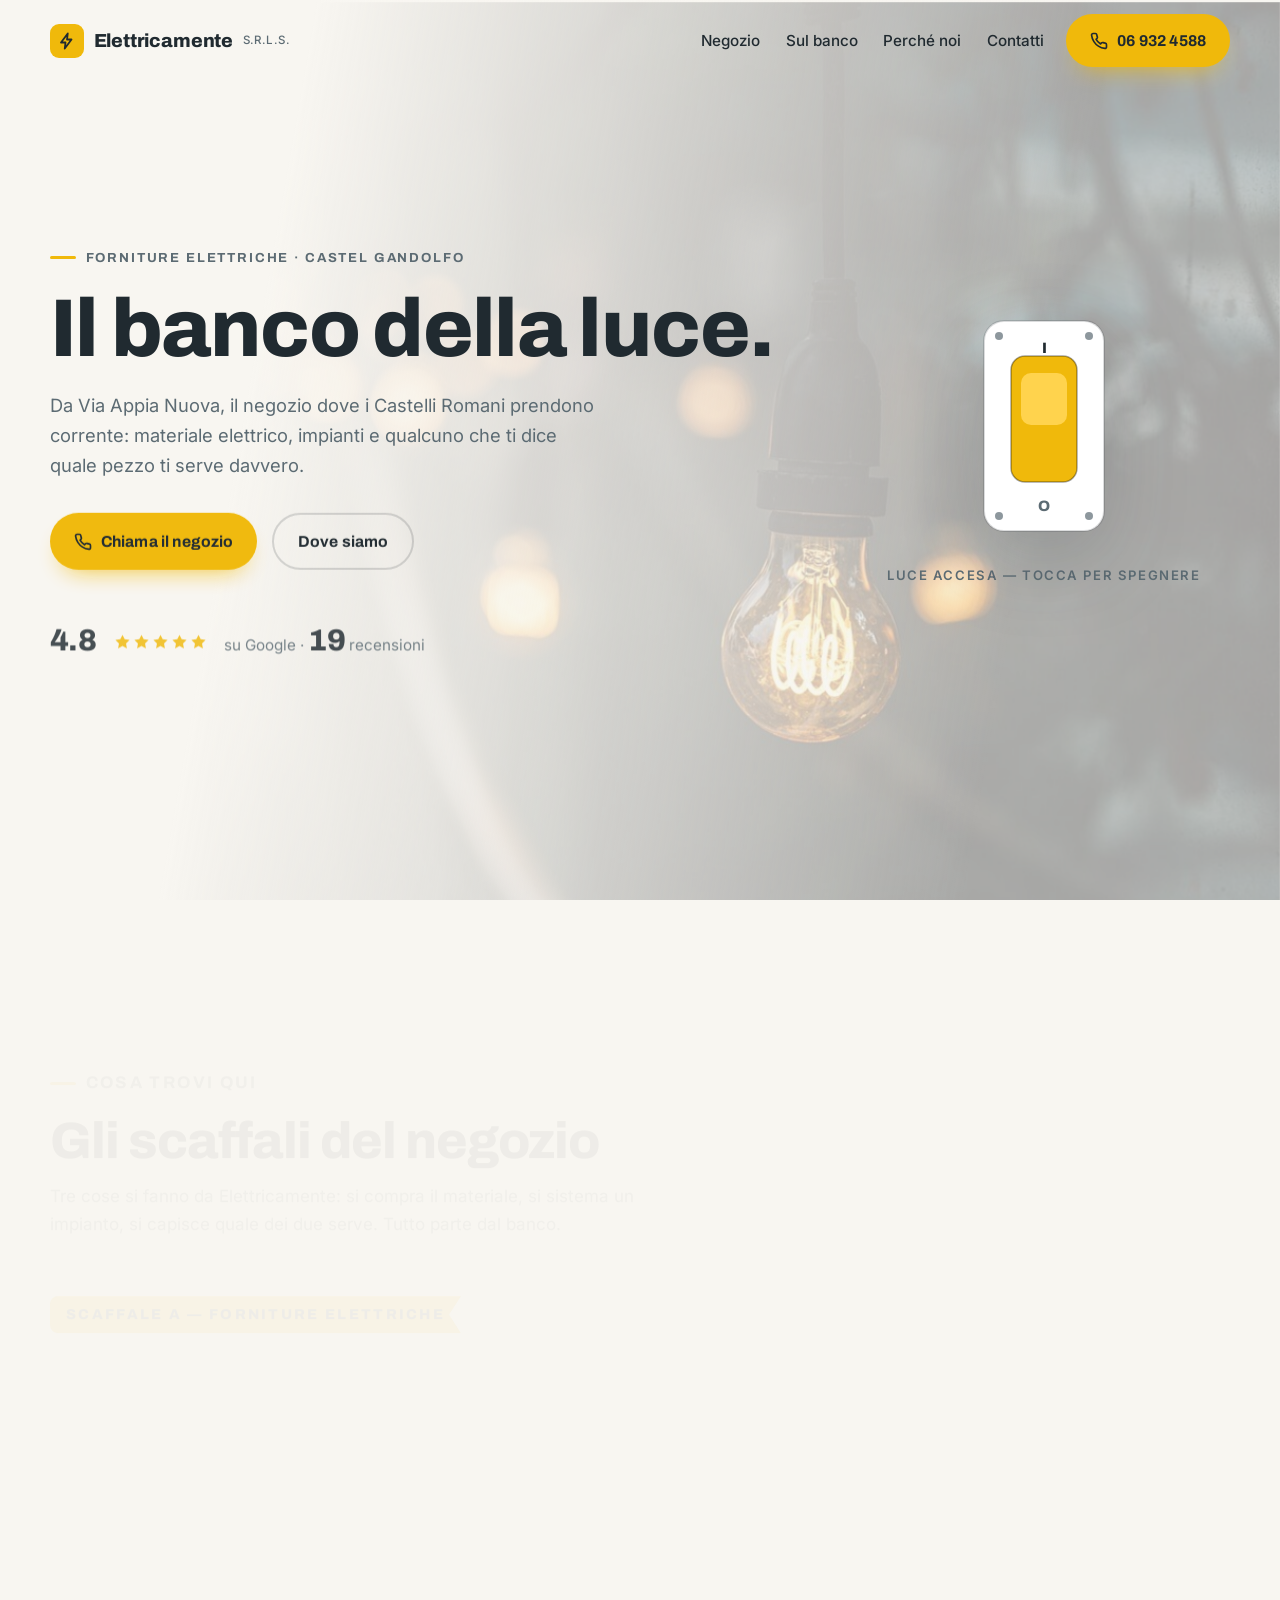
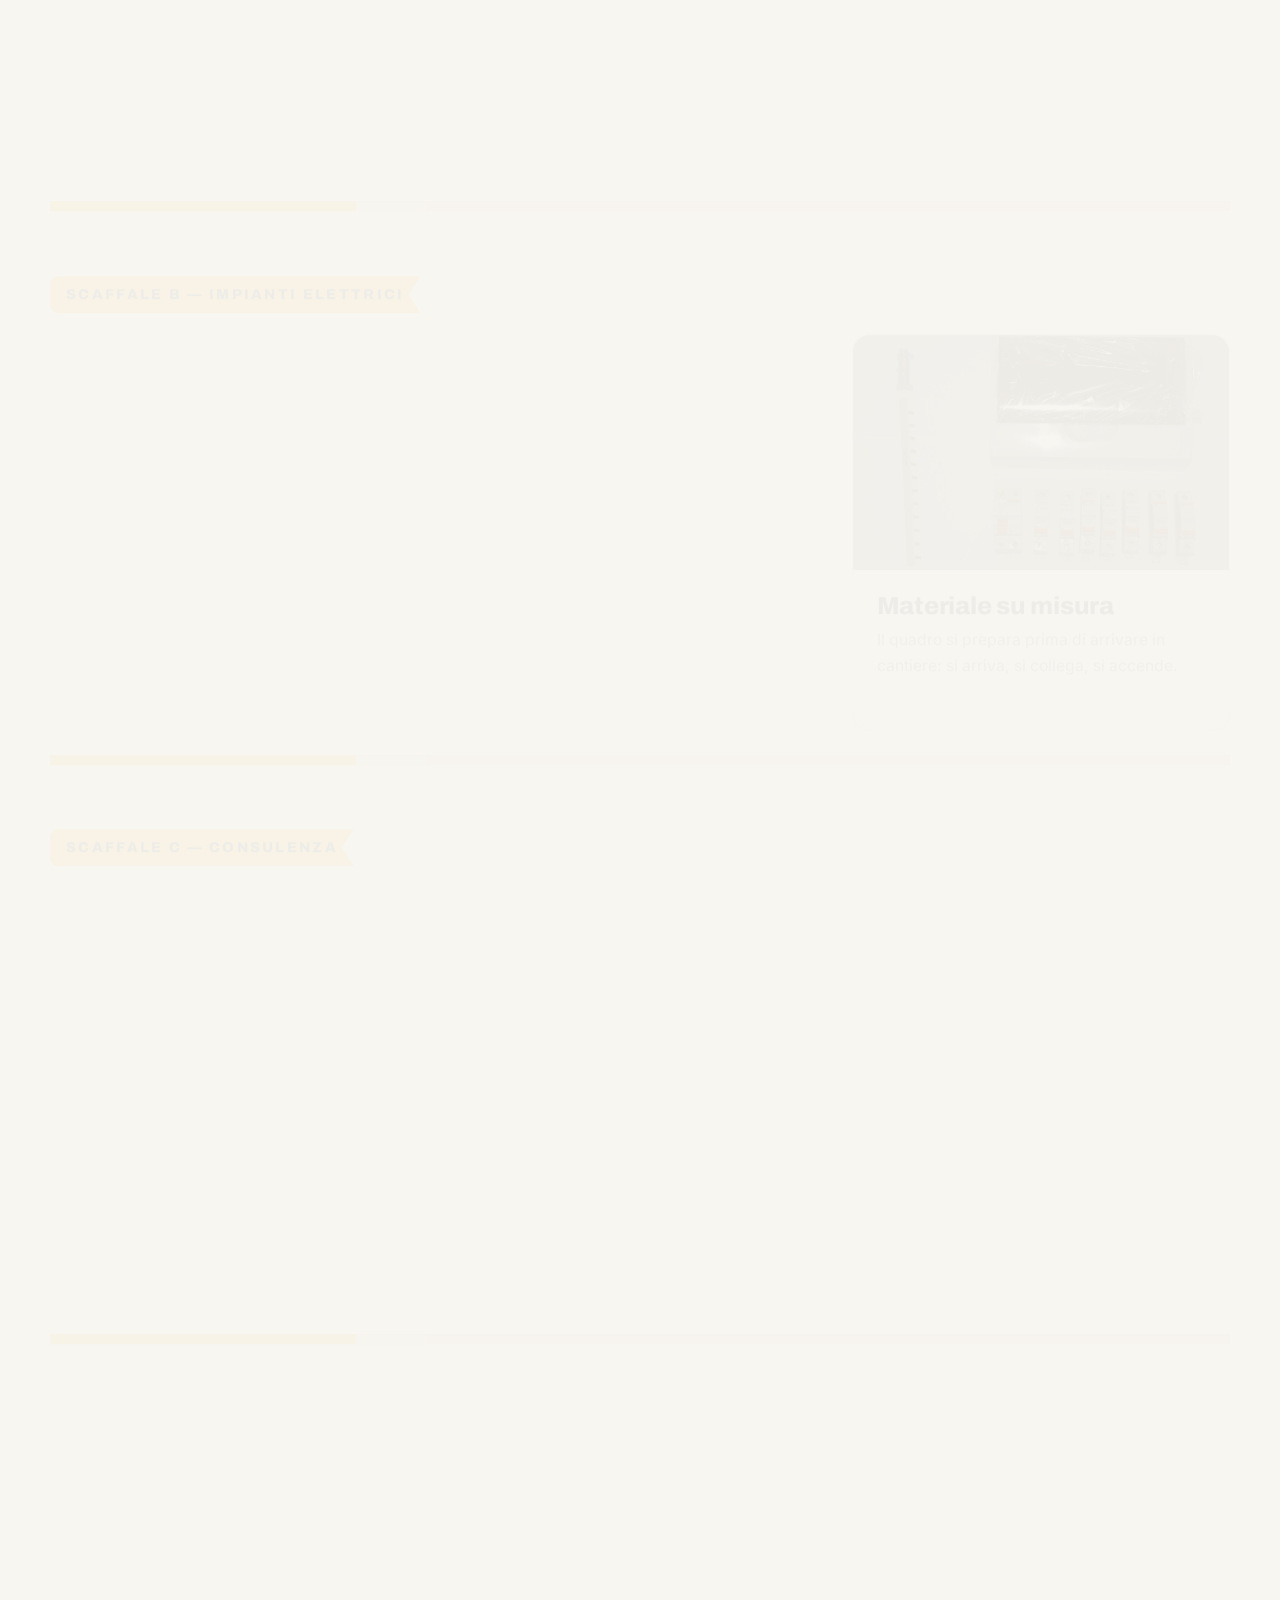
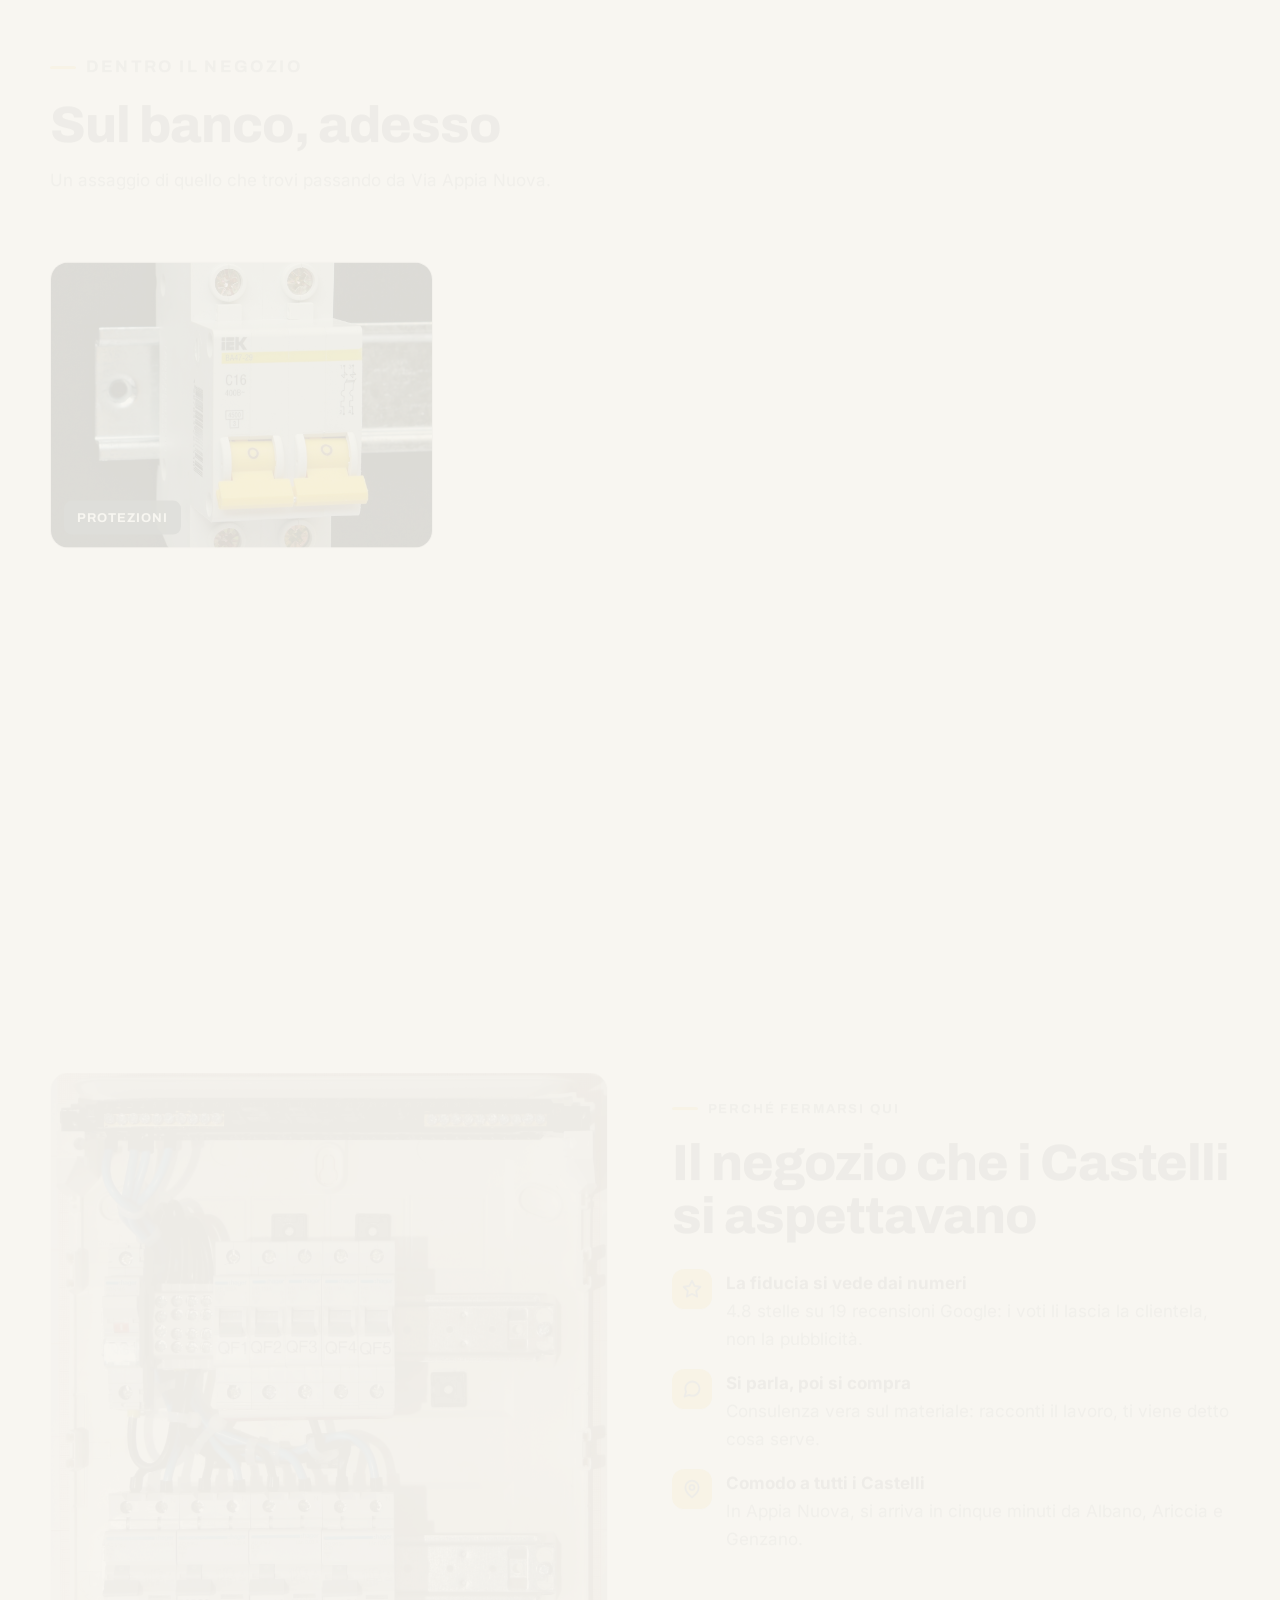
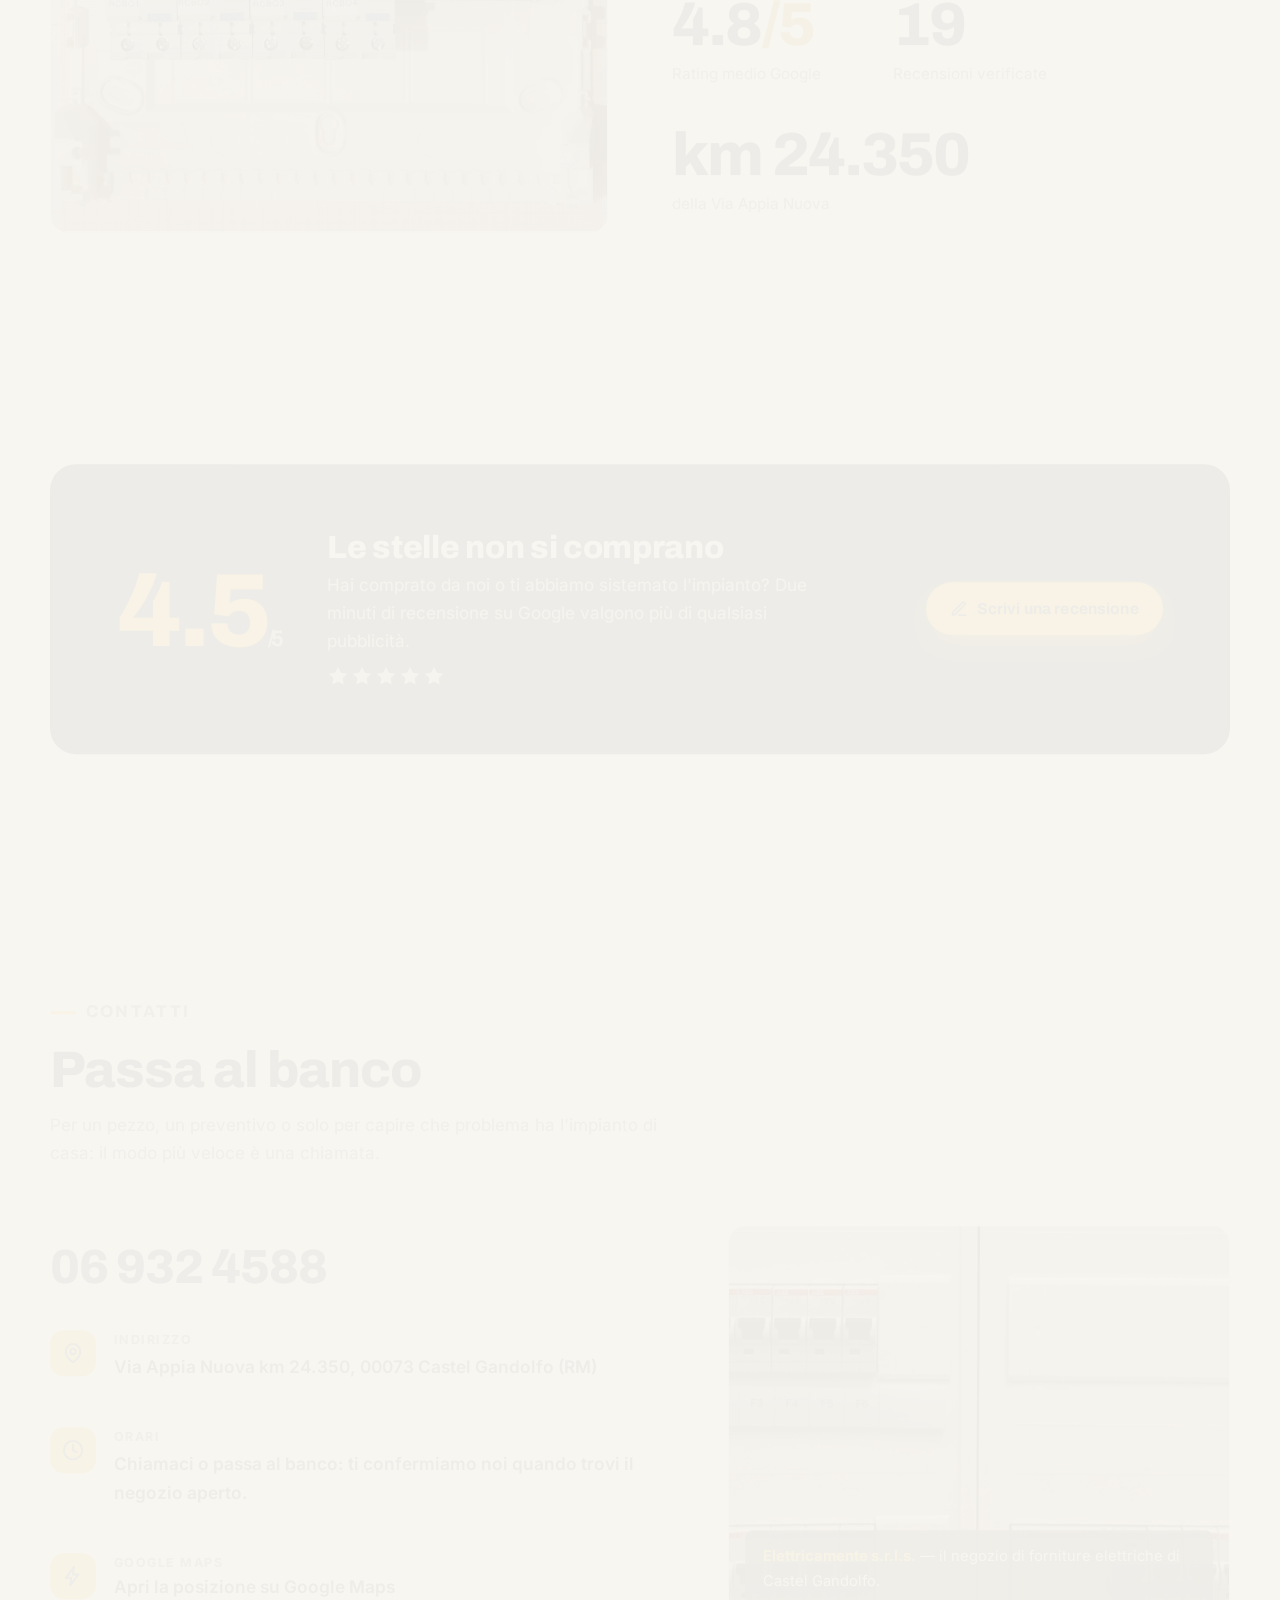
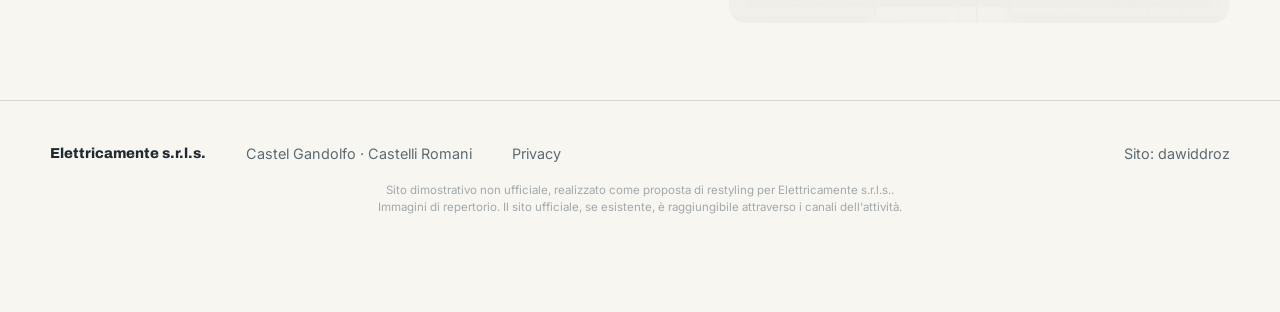
==== commit 267a70fc: "Legale: noindex + disclaimer sito dimostrativo (outreach)" ====
--- a/index.html
+++ b/index.html
@@ -2,16 +2,15 @@
 <html lang="it" data-luce="off">
 <head>
   <meta charset="UTF-8">
-  <meta name="viewport" content="width=device-width, initial-scale=1.0">
+  <meta name="robots" content="noindex, nofollow">
+<meta name="viewport" content="width=device-width, initial-scale=1.0">
   <title>Elettricamente s.r.l.s. — Forniture elettriche a Castel Gandolfo</title>
   <meta name="description" content="Negozio di forniture elettriche a Castel Gandolfo, Via Appia Nuova: materiale elettrico, impianti e consulenza al banco. 4.8 stelle su Google. Chiama il 06 932 4588.">
-  <link rel="canonical" href="https://dawiddroz.github.io/elettricamente-castel-gandolfo/">
   <meta name="theme-color" content="#202A30">
 
   <meta property="og:type" content="business.business">
   <meta property="og:title" content="Elettricamente s.r.l.s. — Il banco della luce">
   <meta property="og:description" content="Forniture elettriche, impianti e consulenza a Castel Gandolfo. 4.8 stelle su 19 recensioni Google.">
-  <meta property="og:url" content="https://dawiddroz.github.io/elettricamente-castel-gandolfo/">
   <meta property="og:image" content="https://dawiddroz.github.io/elettricamente-castel-gandolfo/img/negozio-fusibili.jpg">
   <meta property="og:locale" content="it_IT">
   <meta name="twitter:card" content="summary_large_image">
@@ -398,7 +397,8 @@
       <a href="privacy.html">Privacy</a>
       <span class="credits">Sito: <a href="https://github.com/dawiddroz" target="_blank" rel="noopener">dawiddroz</a></span>
     </div>
-  </footer>
+  <p class="demo-disclaimer">Sito dimostrativo non ufficiale, realizzato come proposta di restyling per Elettricamente s.r.l.s.. Immagini di repertorio. Il sito ufficiale, se esistente, è raggiungibile attraverso i canali dell'attività.</p>
+</footer>
 
   <!-- ================= STICKY CTA ================= -->
   <a class="sticky-cta" id="stickyCta" href="tel:+39069324588">
--- a/css/base.css
+++ b/css/base.css
@@ -71,3 +71,9 @@
 ::selection { background: var(--giallo); color: var(--antracite); }
 
 :focus-visible { outline: 3px solid var(--giallo); outline-offset: 3px; border-radius: 4px; }
+
+/* Disclaimer demo (outreach) */
+.demo-disclaimer {
+  font-size: 0.72rem; opacity: 0.55; line-height: 1.5;
+  max-width: 560px; margin: 1rem auto 0; text-align: center; padding: 0 1rem;
+}
